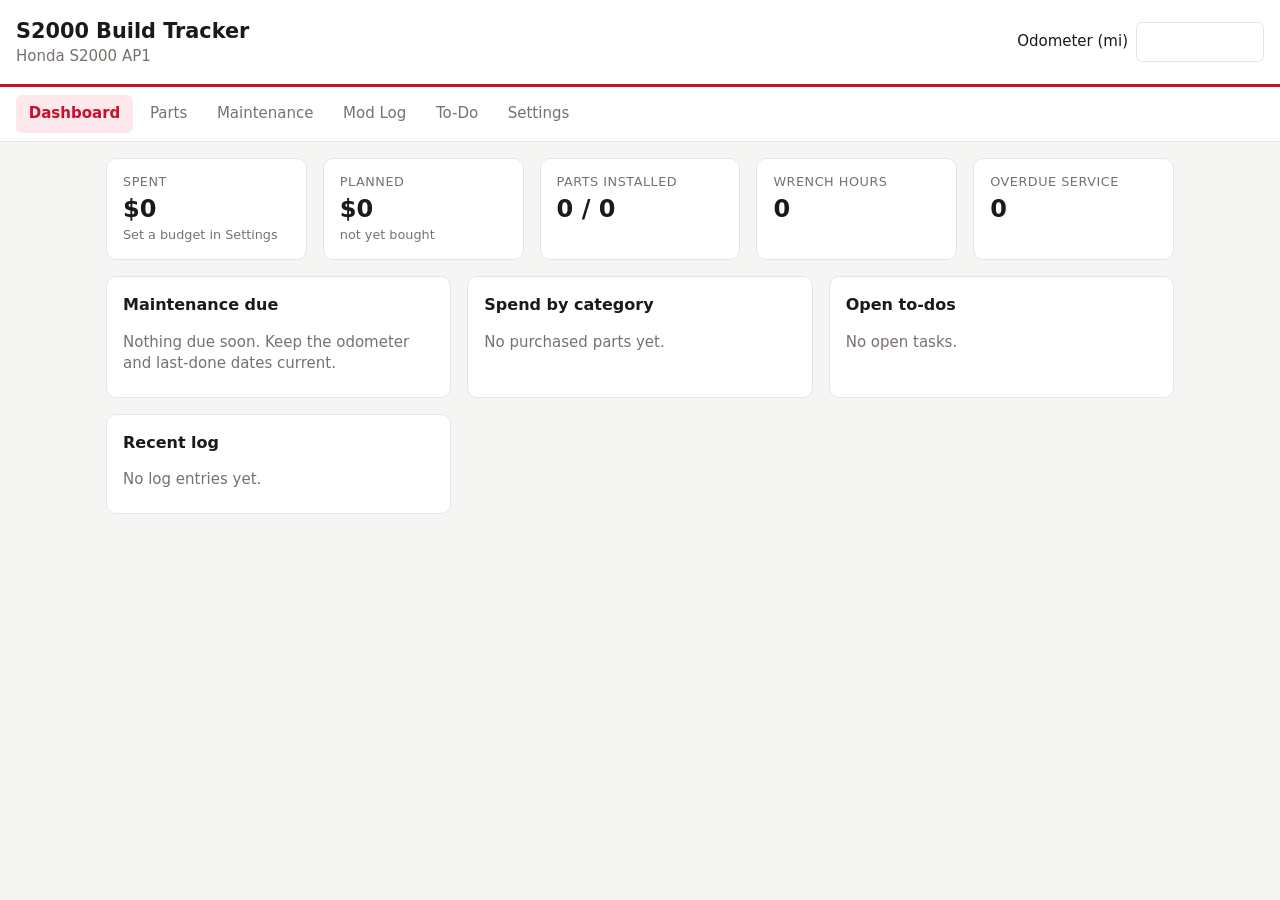
==== index.html @ a4740fb1 "Add Honda S2000 build tracker web app Static single-page app (no build step) with dashboard, parts l" ====
<!doctype html>
<html lang="en">
<head>
  <meta charset="utf-8">
  <meta name="viewport" content="width=device-width, initial-scale=1">
  <title>S2000 Build Tracker</title>
  <link rel="stylesheet" href="styles.css">
</head>
<body>
  <header class="top">
    <div class="brand">
      <h1>S2000 Build Tracker</h1>
      <span id="carLabel" class="muted"></span>
    </div>
    <div class="odo">
      <label for="odometer">Odometer (mi)</label>
      <input id="odometer" type="number" min="0" step="1">
    </div>
  </header>

  <nav class="tabs" role="tablist">
    <button data-tab="dashboard" class="active">Dashboard</button>
    <button data-tab="parts">Parts</button>
    <button data-tab="maintenance">Maintenance</button>
    <button data-tab="log">Mod Log</button>
    <button data-tab="todo">To-Do</button>
    <button data-tab="settings">Settings</button>
  </nav>

  <main>
    <!-- Dashboard -->
    <section id="dashboard" class="tab active">
      <div class="stats" id="stats"></div>
      <div class="grid2">
        <div class="card">
          <h2>Maintenance due</h2>
          <ul id="dueList" class="plain"></ul>
        </div>
        <div class="card">
          <h2>Spend by category</h2>
          <div id="catBars"></div>
        </div>
        <div class="card">
          <h2>Open to-dos</h2>
          <ul id="dashTodos" class="plain"></ul>
        </div>
        <div class="card">
          <h2>Recent log</h2>
          <ul id="dashLog" class="plain"></ul>
        </div>
      </div>
    </section>

    <!-- Parts -->
    <section id="parts" class="tab">
      <form id="partForm" class="card form">
        <input type="hidden" name="id">
        <input name="name" placeholder="Part name" required>
        <select name="category"></select>
        <input name="brand" placeholder="Brand">
        <input name="vendor" placeholder="Vendor">
        <input name="partNo" placeholder="Part #">
        <input name="cost" type="number" step="0.01" min="0" placeholder="Cost ($)">
        <select name="status">
          <option value="planned">Planned</option>
          <option value="ordered">Ordered</option>
          <option value="received">Received</option>
          <option value="installed">Installed</option>
        </select>
        <input name="link" type="url" placeholder="Link (optional)">
        <input name="notes" placeholder="Notes" class="wide">
        <div class="actions">
          <button type="submit">Save part</button>
          <button type="button" class="ghost" data-reset>Clear</button>
        </div>
      </form>
      <div class="toolbar">
        <input id="partSearch" placeholder="Search parts…">
        <select id="partFilter"><option value="">All statuses</option><option>planned</option><option>ordered</option><option>received</option><option>installed</option></select>
      </div>
      <div class="table-wrap"><table id="partTable"></table></div>
    </section>

    <!-- Maintenance -->
    <section id="maintenance" class="tab">
      <form id="maintForm" class="card form">
        <input type="hidden" name="id">
        <input name="name" placeholder="Service item" required>
        <input name="intervalMiles" type="number" min="0" placeholder="Every (mi)">
        <input name="intervalMonths" type="number" min="0" placeholder="Every (months)">
        <input name="lastMiles" type="number" min="0" placeholder="Last done (mi)">
        <input name="lastDate" type="date" title="Last done (date)">
        <input name="notes" placeholder="Spec / notes" class="wide">
        <div class="actions">
          <button type="submit">Save item</button>
          <button type="button" class="ghost" data-reset>Clear</button>
        </div>
      </form>
      <div class="table-wrap"><table id="maintTable"></table></div>
    </section>

    <!-- Mod Log -->
    <section id="log" class="tab">
      <form id="logForm" class="card form">
        <input type="hidden" name="id">
        <input name="date" type="date" required>
        <input name="miles" type="number" min="0" placeholder="Odometer">
        <input name="title" placeholder="What was done" required class="wide">
        <input name="cost" type="number" step="0.01" min="0" placeholder="Extra cost ($)">
        <input name="hours" type="number" step="0.25" min="0" placeholder="Hours">
        <textarea name="notes" placeholder="Details, torque specs, lessons learned…" class="wide"></textarea>
        <div class="actions">
          <button type="submit">Save entry</button>
          <button type="button" class="ghost" data-reset>Clear</button>
        </div>
      </form>
      <div id="logList"></div>
    </section>

    <!-- To-Do -->
    <section id="todo" class="tab">
      <form id="todoForm" class="card form inline">
        <input name="text" placeholder="Add a task…" required class="wide">
        <select name="priority"><option value="2">Normal</option><option value="1">High</option><option value="3">Low</option></select>
        <button type="submit">Add</button>
      </form>
      <ul id="todoList" class="todos"></ul>
    </section>

    <!-- Settings -->
    <section id="settings" class="tab">
      <form id="carForm" class="card form">
        <h2 class="wide">Car</h2>
        <input name="year" type="number" placeholder="Year">
        <select name="chassis"><option value="AP1">AP1 (2000–03, F20C)</option><option value="AP2">AP2 (2004–09, F22C1)</option></select>
        <input name="color" placeholder="Color">
        <input name="vin" placeholder="VIN">
        <input name="budget" type="number" min="0" step="1" placeholder="Build budget ($)">
        <input name="goal" placeholder="Build goal (e.g. street / track)" class="wide">
        <div class="actions"><button type="submit">Save</button></div>
      </form>
      <div class="card">
        <h2>Data</h2>
        <p class="muted">Everything is stored in this browser. Export a backup regularly.</p>
        <div class="actions">
          <button id="exportBtn">Export JSON</button>
          <label class="button ghost">Import JSON<input id="importFile" type="file" accept="application/json" hidden></label>
          <button id="exportCsv" class="ghost">Export parts CSV</button>
          <button id="resetBtn" class="danger">Reset to defaults</button>
        </div>
      </div>
    </section>
  </main>

  <script src="app.js"></script>
</body>
</html>
---- styles.css ----
:root {
  --bg: #f5f5f4;
  --surface: #ffffff;
  --text: #1c1917;
  --muted: #78716c;
  --border: #e7e5e4;
  --accent: #c8102e; /* Formula red */
  --accent-soft: #fde8eb;
  --ok: #15803d;
  --warn: #b45309;
  --bad: #b91c1c;
  --radius: 10px;
  color-scheme: light;
}
@media (prefers-color-scheme: dark) {
  :root {
    --bg: #0c0a09;
    --surface: #1c1917;
    --text: #f5f5f4;
    --muted: #a8a29e;
    --border: #292524;
    --accent: #ef4444;
    --accent-soft: #3b1215;
    --ok: #4ade80;
    --warn: #fbbf24;
    --bad: #f87171;
    color-scheme: dark;
  }
}
* { box-sizing: border-box; }
body {
  margin: 0;
  font: 15px/1.45 system-ui, -apple-system, "Segoe UI", Roboto, sans-serif;
  background: var(--bg);
  color: var(--text);
}
h1 { font-size: 1.3rem; margin: 0; }
h2 { font-size: 1rem; margin: 0 0 .6rem; }
.muted { color: var(--muted); }
.top {
  display: flex; justify-content: space-between; align-items: center; gap: 1rem;
  padding: 1rem; border-bottom: 3px solid var(--accent); background: var(--surface);
  flex-wrap: wrap;
}
.brand { display: flex; flex-direction: column; }
.odo { display: flex; align-items: center; gap: .5rem; }
.odo input { width: 8rem; }
.tabs {
  display: flex; gap: .25rem; padding: .5rem 1rem; overflow-x: auto;
  background: var(--surface); border-bottom: 1px solid var(--border);
}
.tabs button {
  background: none; color: var(--muted); border: 0; padding: .5rem .8rem; border-radius: 6px;
  white-space: nowrap;
}
.tabs button.active { background: var(--accent-soft); color: var(--accent); font-weight: 600; }
main { padding: 1rem; max-width: 1100px; margin: 0 auto; }
.tab { display: none; }
.tab.active { display: block; }
.card {
  background: var(--surface); border: 1px solid var(--border); border-radius: var(--radius);
  padding: 1rem; margin-bottom: 1rem;
}
.grid2 { display: grid; grid-template-columns: repeat(auto-fit, minmax(300px, 1fr)); gap: 1rem; }
.grid2 .card { margin: 0; }
.stats { display: grid; grid-template-columns: repeat(auto-fit, minmax(160px, 1fr)); gap: 1rem; margin-bottom: 1rem; }
.stat { background: var(--surface); border: 1px solid var(--border); border-radius: var(--radius); padding: .9rem 1rem; }
.stat .label { color: var(--muted); font-size: .8rem; text-transform: uppercase; letter-spacing: .04em; }
.stat .value { font-size: 1.5rem; font-weight: 700; font-variant-numeric: tabular-nums; }
.stat .sub { color: var(--muted); font-size: .8rem; }
.meter { height: 6px; background: var(--border); border-radius: 3px; margin-top: .4rem; overflow: hidden; }
.meter > span { display: block; height: 100%; background: var(--accent); }

input, select, textarea, button, .button {
  font: inherit; color: inherit;
  padding: .5rem .65rem; border-radius: 6px; border: 1px solid var(--border); background: var(--surface);
}
textarea { min-height: 5rem; resize: vertical; }
button, .button { background: var(--accent); color: #fff; border-color: var(--accent); cursor: pointer; }
button.ghost, .button.ghost { background: transparent; color: var(--text); border-color: var(--border); }
button.danger { background: transparent; color: var(--bad); border-color: var(--bad); }
button.icon { background: transparent; color: var(--muted); border: 0; padding: .2rem .4rem; }
button.icon:hover { color: var(--accent); }

.form { display: grid; grid-template-columns: repeat(auto-fit, minmax(170px, 1fr)); gap: .5rem; }
.form .wide { grid-column: 1 / -1; }
.form.inline { grid-template-columns: 1fr auto auto; }
.form.inline .wide { grid-column: auto; }
.actions { display: flex; gap: .5rem; flex-wrap: wrap; grid-column: 1 / -1; }
.toolbar { display: flex; gap: .5rem; margin-bottom: .5rem; flex-wrap: wrap; }
.toolbar input { flex: 1; min-width: 180px; }

.table-wrap { overflow-x: auto; background: var(--surface); border: 1px solid var(--border); border-radius: var(--radius); }
table { width: 100%; border-collapse: collapse; }
th, td { text-align: left; padding: .55rem .7rem; border-bottom: 1px solid var(--border); vertical-align: top; }
th { font-size: .78rem; text-transform: uppercase; letter-spacing: .04em; color: var(--muted); font-weight: 600; }
td.num, th.num { text-align: right; font-variant-numeric: tabular-nums; }
tfoot td { font-weight: 700; border-bottom: 0; }
.badge { display: inline-block; padding: .1rem .5rem; border-radius: 999px; font-size: .75rem; font-weight: 600; border: 1px solid currentColor; }
.s-planned { color: var(--muted); }
.s-ordered { color: var(--warn); }
.s-received { color: #2563eb; }
.s-installed { color: var(--ok); }
.due-ok { color: var(--ok); }
.due-soon { color: var(--warn); }
.due-over { color: var(--bad); font-weight: 600; }

ul.plain { list-style: none; margin: 0; padding: 0; }
ul.plain li { padding: .35rem 0; border-bottom: 1px solid var(--border); display: flex; justify-content: space-between; gap: .5rem; }
ul.plain li:last-child { border-bottom: 0; }

.bar { display: grid; grid-template-columns: 7rem 1fr 5rem; gap: .5rem; align-items: center; margin: .3rem 0; font-size: .9rem; }
.bar .track { height: 10px; background: var(--border); border-radius: 5px; overflow: hidden; }
.bar .fill { height: 100%; background: var(--accent); }
.bar .amt { text-align: right; font-variant-numeric: tabular-nums; }

.log-entry { background: var(--surface); border: 1px solid var(--border); border-left: 3px solid var(--accent); border-radius: var(--radius); padding: .8rem 1rem; margin-bottom: .6rem; }
.log-entry header { display: flex; justify-content: space-between; gap: .5rem; flex-wrap: wrap; }
.log-entry .meta { color: var(--muted); font-size: .85rem; }
.log-entry p { margin: .4rem 0 0; white-space: pre-wrap; }

.todos { list-style: none; padding: 0; margin: 0; }
.todos li { display: flex; align-items: center; gap: .6rem; background: var(--surface); border: 1px solid var(--border); border-radius: 8px; padding: .5rem .8rem; margin-bottom: .4rem; }
.todos li.done span { text-decoration: line-through; color: var(--muted); }
.todos li span { flex: 1; }
.p1 { border-left: 3px solid var(--bad) !important; }
.p3 { opacity: .8; }

@media (max-width: 600px) {
  main { padding: 1rem; }
  .form.inline { grid-template-columns: 1fr; }
  .bar { grid-template-columns: 5.5rem 1fr 4.5rem; }
}
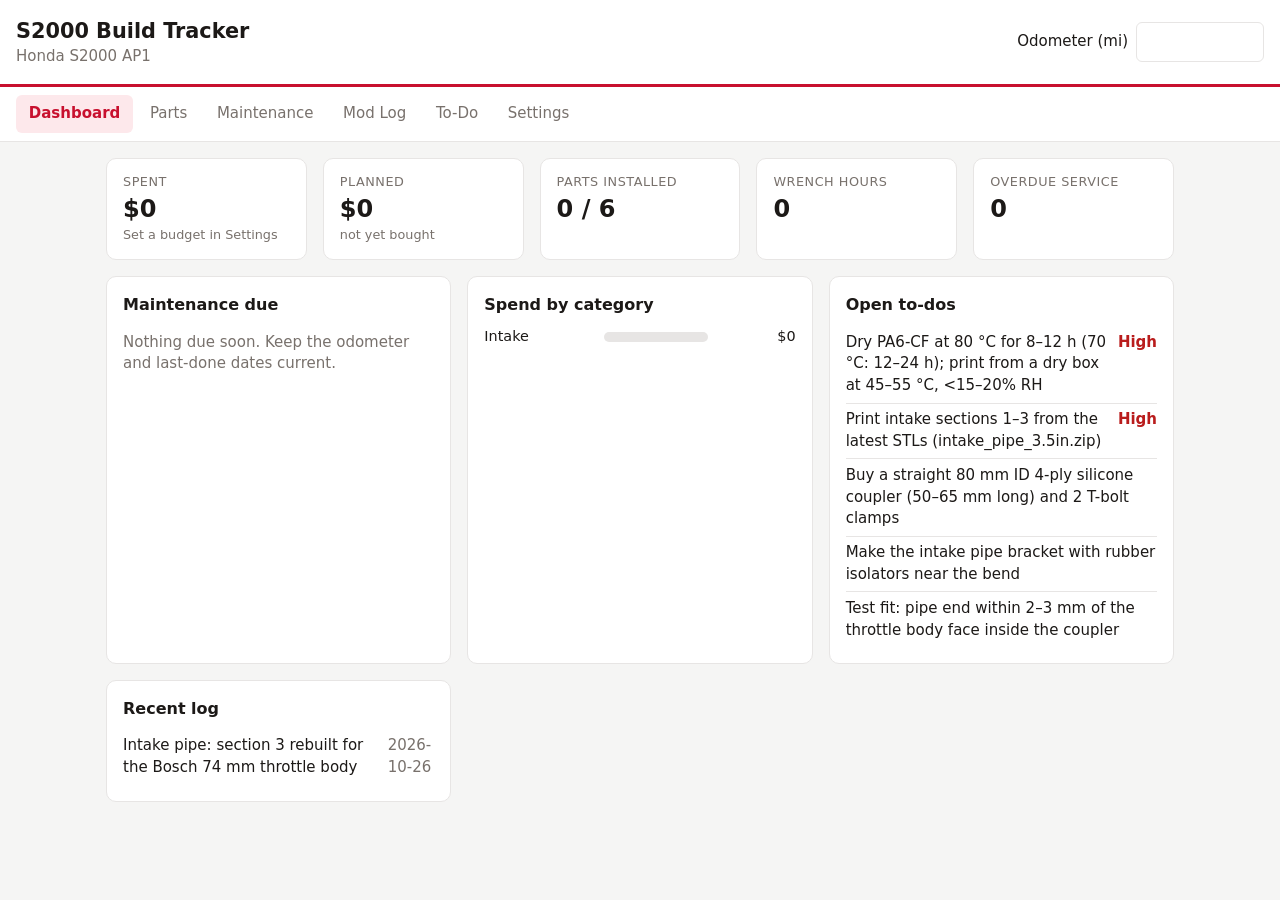
==== commit e070e08e: "Seed tracker with S2000 intake project data Add optional seed.js loaded on first run, plus a Setting" ====
--- a/index.html
+++ b/index.html
@@ -146,12 +146,14 @@
           <button id="exportBtn">Export JSON</button>
           <label class="button ghost">Import JSON<input id="importFile" type="file" accept="application/json" hidden></label>
           <button id="exportCsv" class="ghost">Export parts CSV</button>
+          <button id="mergeSeed" class="ghost" title="Add items from seed.js that are not already here">Merge project data</button>
           <button id="resetBtn" class="danger">Reset to defaults</button>
         </div>
       </div>
     </section>
   </main>
 
+  <script src="seed.js"></script>
   <script src="app.js"></script>
 </body>
 </html>
